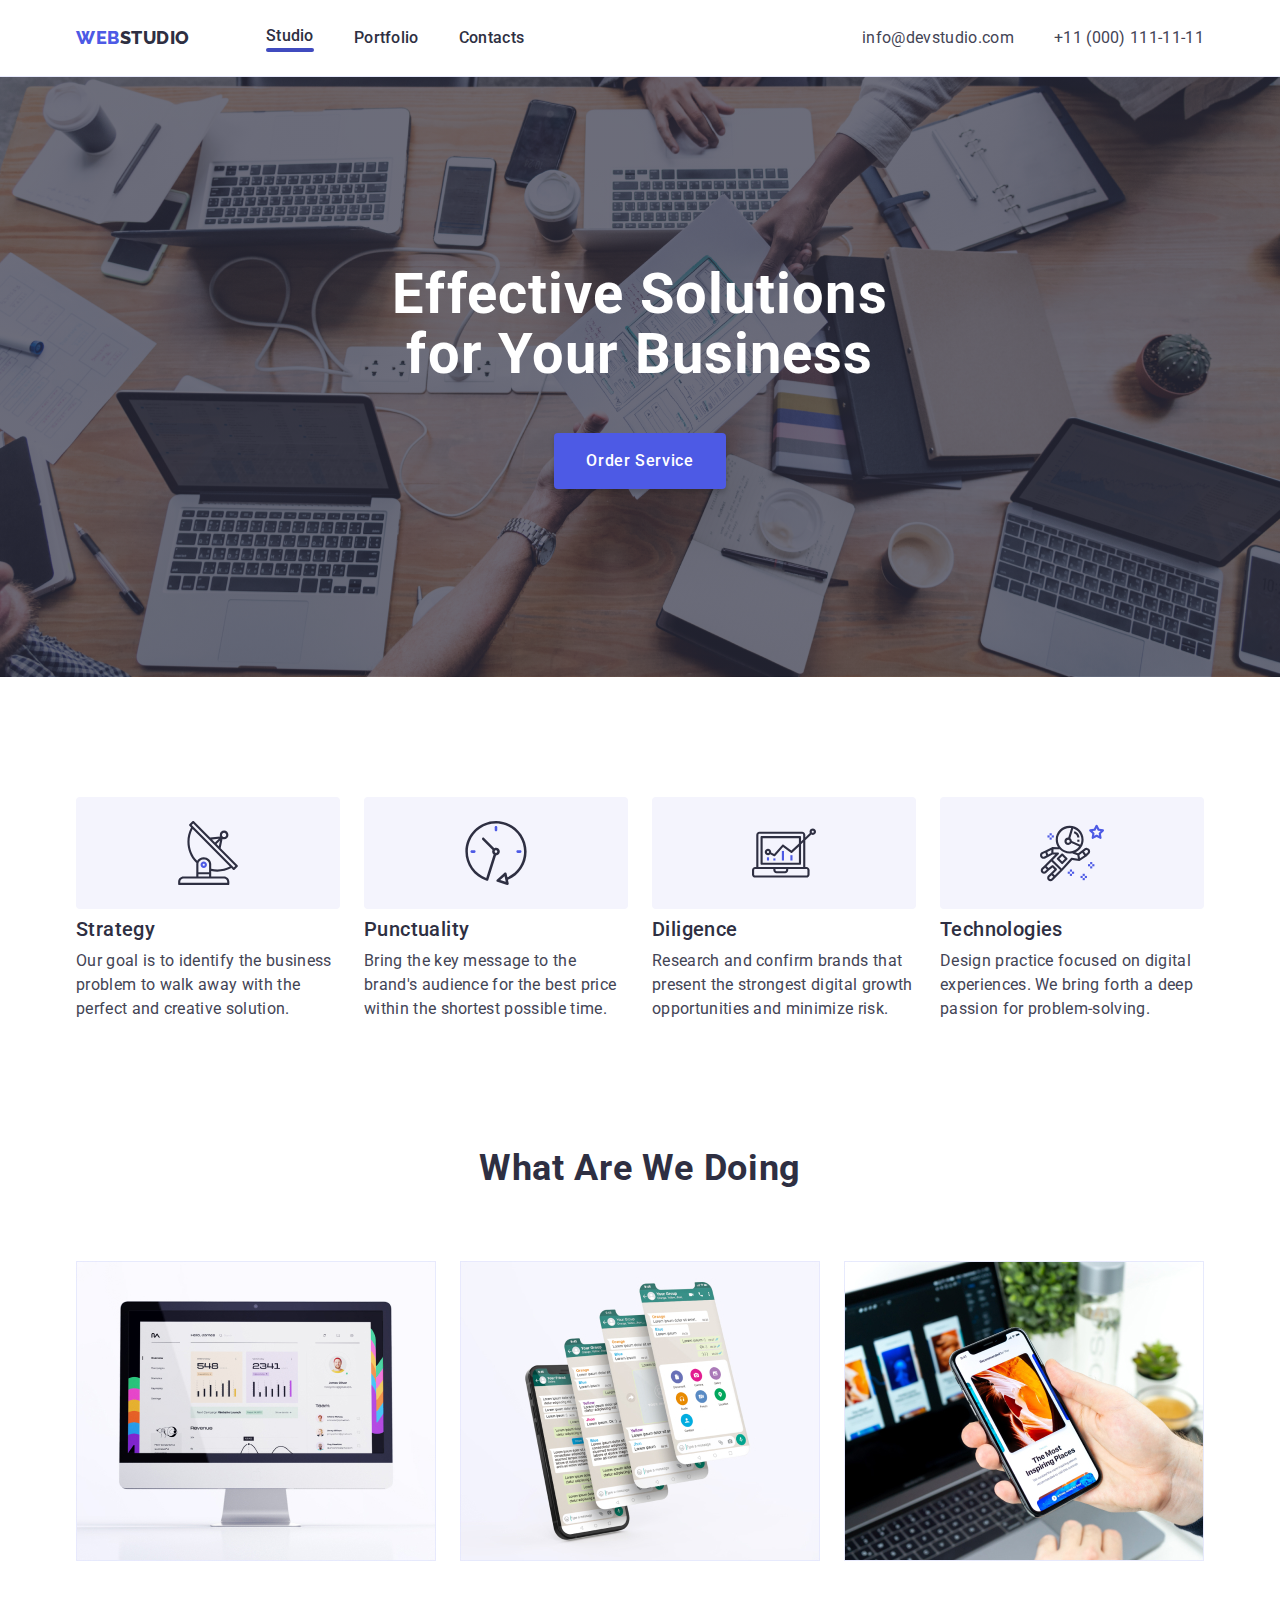
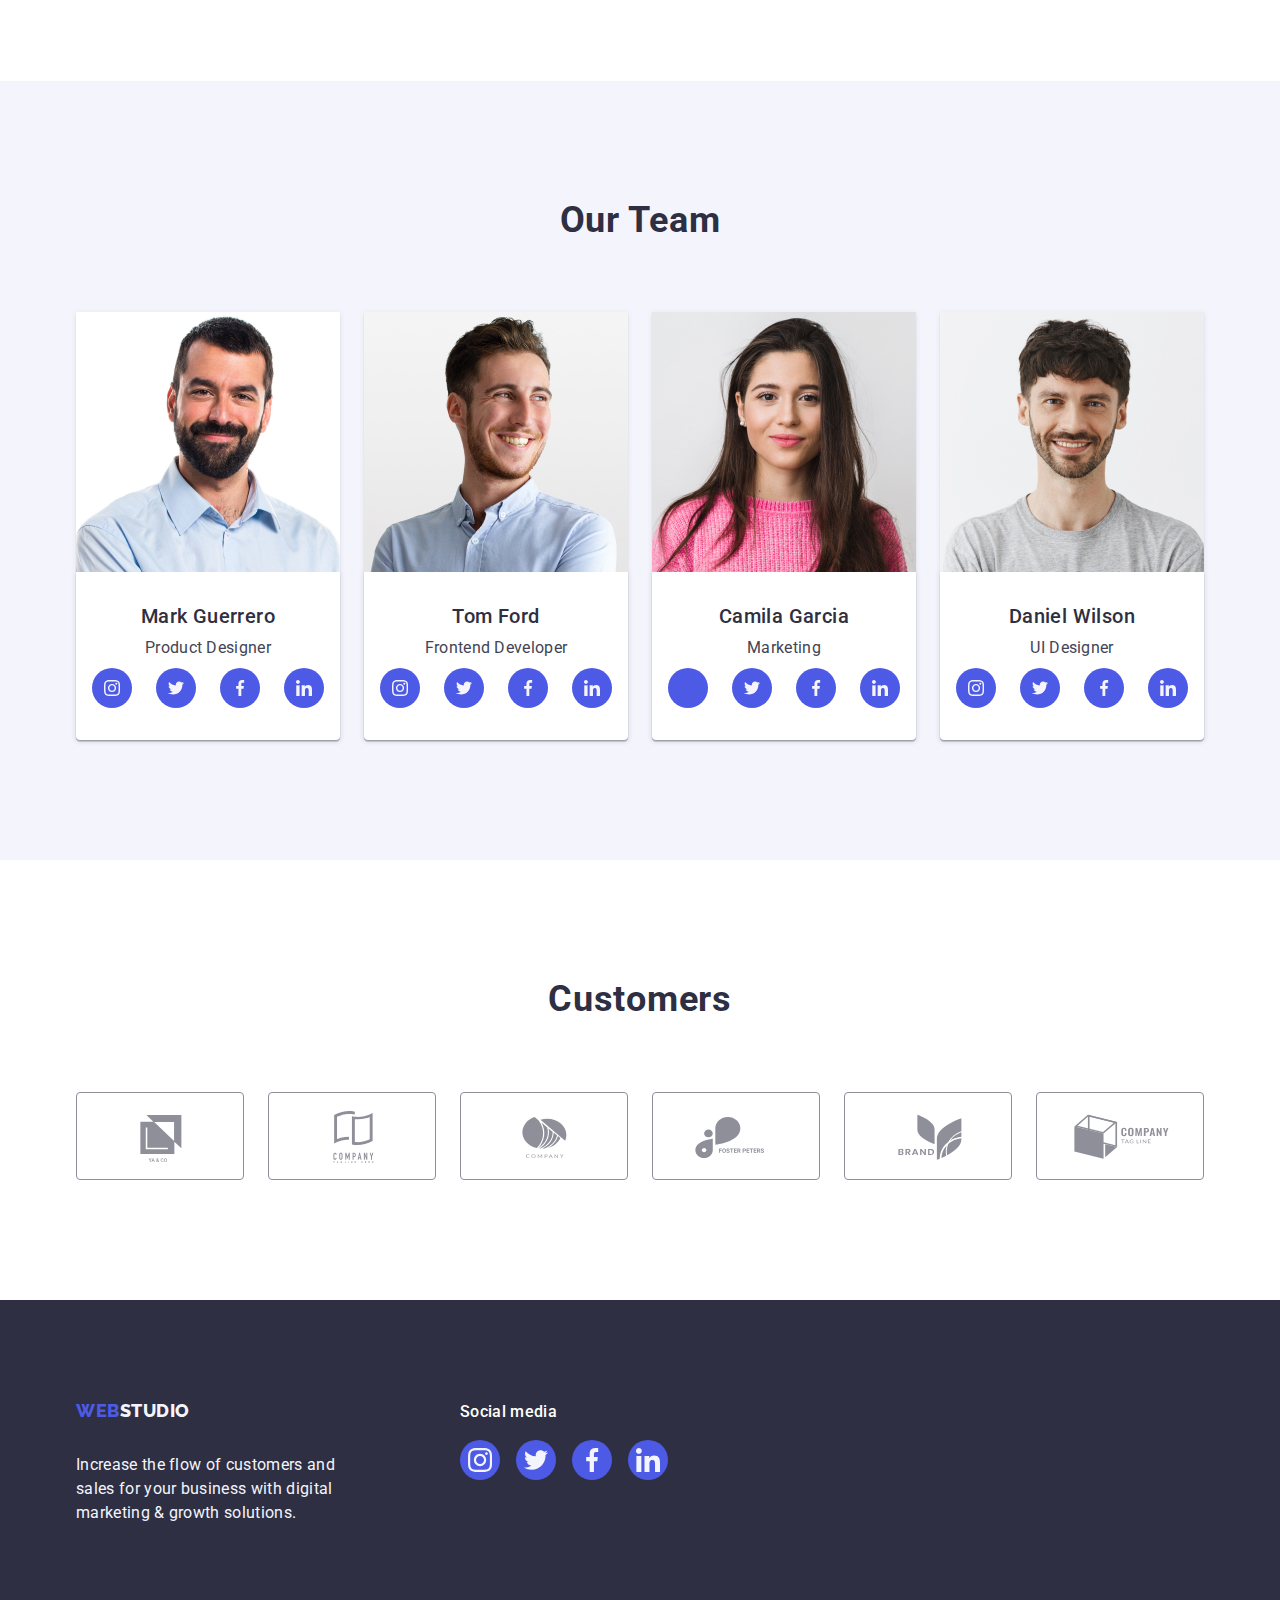
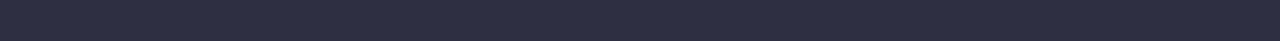
==== index.html @ 33dc0233 "Initial commit" ====
<!DOCTYPE html>
<html lang="en">
  <head>
    <meta charset="UTF-8" />
    <meta http-equiv="X-UA-Compatible" content="IE=edge" />
    <meta name="viewport" content="width=device-width, initial-scale=1.0" />
    <title>Document</title>
    <link rel="preconnect" href="https://fonts.googleapis.com" />
    <link rel="preconnect" href="https://fonts.gstatic.com" crossorigin />
    <link
      href="https://fonts.googleapis.com/css2?family=Raleway:wght@800&family=Roboto:wght@400;500;700;900&display=swap"
      rel="stylesheet"
    />
    <link
      rel="stylesheet"
      href="https://cdnjs.cloudflare.com/ajax/libs/modern-normalize/1.1.0/modern-normalize.min.css"
    />

    <link rel="stylesheet" href="./css/styles.css" />
  </head>
  <body>
    <header class="main-header">
      <div class="container page-header-container">
        <nav class="page-nav">
          <a class="logo link" href="./index.html"
            >Web<span class="studio-header">Studio</span></a
          >

          <ul class="menu list">
            <li class="menu-item">
              <a class="menu-link menu-first-link link" href="./index.html"
                >Studio</a
              >
            </li>
            <li class="menu-item">
              <a class="menu-link link" href="./portfolio.html">Portfolio</a>
            </li>
            <li class="menu-item">
              <a class="menu-link link" href="">Contacts</a>
            </li>
          </ul>
        </nav>
        <address class="contacts-font-normal contact-mail-phone">
          <ul class="list contact-flex">
            <li>
              <a
                class="contact link contact-mail"
                href="mailto:info@devstudio.com"
                >info@devstudio.com</a
              >
            </li>
            <li>
              <a class="contact link" href="tel:+110001111111"
                >+11 (000) 111-11-11</a
              >
            </li>
          </ul>
        </address>
      </div>
    </header>

    <main>
      <section class="section-effect-sol">
        <div class="container">
          <h1 class="effect-sol">Effective Solutions for Your Business</h1>
          <button class="order-btn" type="button">Order Service</button>
        </div>
      </section>

      <section class="four-blocks-section">
        <div class="container">
          <h2 class="visually-hidden container">title</h2>
          <ul class="four-blocks list">
            <li class="four-items item-strategy">
              <div class="four-icons-svg">
                <svg class="" width="64" height="64">
                  <use href="./images/icons.svg#icon-antenna"></use>
                </svg>
              </div>

              <h3 class="higher-text">Strategy</h3>
              <p class="small-text">
                Our goal is to identify the business problem to walk away with
                the perfect and creative solution.
              </p>
            </li>
            <li class="four-items item-punctuality">
              <div class="four-icons-svg">
                <svg class="" width="64" height="64">
                  <use href="./images/icons.svg#icon-clock"></use>
                </svg>
              </div>

              <h3 class="higher-text">Punctuality</h3>
              <p class="small-text">
                Bring the key message to the brand's audience for the best price
                within the shortest possible time.
              </p>
            </li>
            <li class="four-items item-diligence">
              <div class="four-icons-svg">
                <svg class="" width="64" height="64">
                  <use href="./images/icons.svg#icon-diagram"></use>
                </svg>
              </div>

              <h3 class="higher-text">Diligence</h3>
              <p class="small-text">
                Research and confirm brands that present the strongest digital
                growth opportunities and minimize risk.
              </p>
            </li>
            <li class="four-items item-technologies">
              <div class="four-icons-svg">
                <svg class="" width="64" height="64">
                  <use href="./images/icons.svg#icon-astronaut"></use>
                </svg>
              </div>

              <h3 class="higher-text">Technologies</h3>
              <p class="small-text">
                Design practice focused on digital experiences. We bring forth a
                deep passion for problem-solving.
              </p>
            </li>
          </ul>
        </div>
      </section>

      <section class="doing-section">
        <div class="container">
          <h2 class="we-re-doing-section">What are we doing</h2>
          <ul class="list doing-pics">
            <li class="item">
              <img
                src="./images/imageshw01/img1.jpg"
                alt="computer"
                width="360"
              />
            </li>
            <li class="item">
              <img
                src="./images/imageshw01/img2.jpg"
                alt="screen"
                width="360"
              />
            </li>
            <li class="item">
              <img src="./images/imageshw01/img3.jpg" alt="phone" width="360" />
            </li>
          </ul>
        </div>
      </section>

      <section class="section-team">
        <div class="container">
          <h2 class="name-section">Our Team</h2>
          <ul class="list employees">
            <li class="team-names">
              <img src="./images/imageshw01/img4.jpg" alt="face" width="264" />
              <div class="name-card">
                <h3 class="higher-text">Mark Guerrero</h3>
                <p class="small-text">Product Designer</p>
                <ul class="social-list list">
                  <li class="social-list-item">
                    <a href="" class="social-list-link">
                      <svg class="social-list-icon" width="16" height="16">
                        <use href="./images/icons.svg#icon-instagram"></use>
                      </svg>
                    </a>
                  </li>
                  <li class="social-list-item">
                    <a href="" class="social-list-link">
                      <svg class="social-list-icon" width="16" height="16">
                        <use href="./images/icons.svg#icon-twitter"></use>
                      </svg>
                    </a>
                  </li>
                  <li class="social-list-item">
                    <a href="" class="social-list-link">
                      <svg class="social-list-icon" width="16" height="16">
                        <use href="./images/icons.svg#icon-facebook"></use>
                      </svg>
                    </a>
                  </li>
                  <li class="social-list-item">
                    <a href="" class="social-list-link">
                      <svg class="social-list-icon" width="16" height="16">
                        <use href="./images/icons.svg#icon-linkedin"></use>
                      </svg>
                    </a>
                  </li>
                </ul>
              </div>
            </li>
            <li class="team-names">
              <img src="./images/imageshw01/img5.jpg" alt="face" width="264" />
              <div class="name-card">
                <h3 class="higher-text">Tom Ford</h3>
                <p class="small-text">Frontend Developer</p>
                <ul class="social-list list">
                  <li class="social-list-item">
                    <a href="" class="social-list-link">
                      <svg class="social-list-icon" width="16" height="16">
                        <use href="./images/icons.svg#icon-instagram"></use>
                      </svg>
                    </a>
                  </li>
                  <li class="social-list-item">
                    <a href="" class="social-list-link">
                      <svg class="social-list-icon" width="16" height="16">
                        <use href="./images/icons.svg#icon-twitter"></use>
                      </svg>
                    </a>
                  </li>
                  <li class="social-list-item">
                    <a href="" class="social-list-link">
                      <svg class="social-list-icon" width="16" height="16">
                        <use href="./images/icons.svg#icon-facebook"></use>
                      </svg>
                    </a>
                  </li>
                  <li class="social-list-item">
                    <a href="" class="social-list-link">
                      <svg class="social-list-icon" width="16" height="16">
                        <use href="./images/icons.svg#icon-linkedin"></use>
                      </svg>
                    </a>
                  </li>
                </ul>
              </div>
            </li>
            <li class="team-names">
              <img src="./images/imageshw01/img6.jpg" alt="face" width="264" />
              <div class="name-card">
                <h3 class="higher-text">Camila Garcia</h3>
                <p class="small-text">Marketing</p>
                <ul class="social-list list">
                  <li class="social-list-item">
                    <a href="" class="social-list-link">
                      <svg class="social-list-icon" width="16" height="16">
                        <use href="./images/iconss.svg#icon-instagram"></use>
                      </svg>
                    </a>
                  </li>
                  <li class="social-list-item">
                    <a href="" class="social-list-link">
                      <svg class="social-list-icon" width="16" height="16">
                        <use href="./images/icons.svg#icon-twitter"></use>
                      </svg>
                    </a>
                  </li>
                  <li class="social-list-item">
                    <a href="" class="social-list-link">
                      <svg class="social-list-icon" width="16" height="16">
                        <use href="./images/icons.svg#icon-facebook"></use>
                      </svg>
                    </a>
                  </li>
                  <li class="social-list-item">
                    <a href="" class="social-list-link">
                      <svg class="social-list-icon" width="16" height="16">
                        <use href="./images/icons.svg#icon-linkedin"></use>
                      </svg>
                    </a>
                  </li>
                </ul>
              </div>
            </li>
            <li class="team-names">
              <img src="./images/imageshw01/img7.jpg" alt="face" width="264" />
              <div class="name-card">
                <h3 class="higher-text">Daniel Wilson</h3>
                <p class="small-text">UI Designer</p>
                <ul class="social-list list">
                  <li class="social-list-item">
                    <a href="" class="social-list-link">
                      <svg class="social-list-icon" width="16" height="16">
                        <use href="./images/icons.svg#icon-instagram"></use>
                      </svg>
                    </a>
                  </li>
                  <li class="social-list-item">
                    <a href="" class="social-list-link">
                      <svg class="social-list-icon" width="16" height="16">
                        <use href="./images/icons.svg#icon-twitter"></use>
                      </svg>
                    </a>
                  </li>
                  <li class="social-list-item">
                    <a href="" class="social-list-link">
                      <svg class="social-list-icon" width="16" height="16">
                        <use href="./images/icons.svg#icon-facebook"></use>
                      </svg>
                    </a>
                  </li>
                  <li class="social-list-item">
                    <a href="" class="social-list-link">
                      <svg class="social-list-icon" width="16" height="16">
                        <use href="./images/icons.svg#icon-linkedin"></use>
                      </svg>
                    </a>
                  </li>
                </ul>
              </div>
            </li>
          </ul>
        </div>
      </section>

      <section class="customers">
        <div class="container">
          <h2 class="name-section">Customers</h2>
          <ul class="list customers-list">
            <li class="cust-item">
              <a href="" class="cust-link">
                <svg class="cust-icon" width="104" height="56">
                  <use href="./images/icons.svg#icon-logo1"></use>
                </svg>
              </a>
            </li>
            <li class="cust-item">
              <a href="" class="cust-link">
                <svg class="cust-icon" width="104" height="56">
                  <use href="./images/icons.svg#icon-logo2"></use>
                </svg>
              </a>
            </li>
            <li class="cust-item">
              <a href="" class="cust-link">
                <svg class="cust-icon" width="104" height="56">
                  <use href="./images/icons.svg#icon-logo3"></use>
                </svg>
              </a>
            </li>
            <li class="cust-item">
              <a href="" class="cust-link">
                <svg class="cust-icon" width="104" height="56">
                  <use href="./images/icons.svg#icon-logo4"></use>
                </svg>
              </a>
            </li>
            <li class="cust-item">
              <a href="" class="cust-link">
                <svg class="cust-icon" width="104" height="56">
                  <use href="./images/icons.svg#icon-logo5"></use>
                </svg>
              </a>
            </li>
            <li class="cust-item">
              <a href="" class="cust-link">
                <svg class="cust-icon" width="104" height="56">
                  <use href="./images/icons.svg#icon-logo6"></use>
                </svg>
              </a>
            </li>
          </ul>
        </div>
      </section>
    </main>

    <footer class="footer-back">
      <div class="footer-gap container">
        <div class="footer-content">
          <a class="logo link footer-link" href="./index.html"
            >Web<span class="studio-footer">Studio</span></a
          >

          <p class="footer-text">
            Increase the flow of customers and sales for your business with
            digital marketing & growth solutions.
          </p>
        </div>
        <div class="footer-media-block">
          <p class="footer-text-social">Social media</p>
          <ul class="social-list-footer list">
            <li class="social-list-item">
              <a href="" class="footer-media-hover">
                <svg class="social-list-icon" width="24" height="24">
                  <use href="./images/icons.svg#icon-instagram"></use>
                </svg>
              </a>
            </li>
            <li class="social-list-item">
              <a href="" class="footer-media-hover">
                <svg class="social-list-icon" width="24" height="24">
                  <use href="./images/icons.svg#icon-twitter"></use>
                </svg>
              </a>
            </li>
            <li class="social-list-item">
              <a href="" class="footer-media-hover">
                <svg class="social-list-icon" width="24" height="24">
                  <use href="./images/icons.svg#icon-facebook"></use>
                </svg>
              </a>
            </li>
            <li class="social-list-item">
              <a href="" class="footer-media-hover">
                <svg class="social-list-icon" width="24" height="24">
                  <use href="./images/icons.svg#icon-linkedin"></use>
                </svg>
              </a>
            </li>
          </ul>
        </div>
      </div>
    </footer>
  </body>
</html>
---- css/styles.css ----
:root {
    --primary-text-color: #434455;
    --ocean-color: #404bbf;
    --iris-color: #4d5ae5;
    --primary-white-color: #e5e5e5;
    --header-words-color: #2E2F42;
    
}



h1,h2,h3,h4,p {
    margin-top: 0;
    margin-bottom: 0;
}

ul, ol {
    margin-top: 0;
    margin-bottom: 0;
    padding-left: 0;
}

img {
    display: block;
}
.link {
    text-decoration:none;
}

button {
    cursor: pointer;
}


    body {
        font-family: 'Roboto', sans-serif;
        background-color:#FFFFFF;
        color: var(--primary-text-color)
    }
    .list {
        list-style: none;
    }

    
.container {
    width: 1158px;
    margin-left: auto;
    margin-right: auto;
    padding-left: 15px;
    padding-right: 15px;
}


.page-header-container {
display: flex;
align-items: center;
}

.page-nav {
    display: flex;
    align-items: center;
    margin-right: auto;
    
}

.menu {
    display: flex;
    align-items: center;
    gap: 40px;
}

     .contact {
        
            font-size: 16px;
            line-height: 1.5;
            letter-spacing: 0.02em;
            color: var(--primary-text-color);
                  
     }   


.contact-mail {
   
}
     .contact:hover {
        color: var(--ocean-color)
     }

         .contact:focus {
            color: var(--ocean-color);
         }

         .team-names {
            background-color: #FFFFFF;
            text-align: center;
            box-shadow: 0px 1px 6px rgba(46, 47, 66, 0.08),
                0px 1px 1px rgba(46, 47, 66, 0.16),
                0px 2px 1px rgba(46, 47, 66, 0.08);
            border-radius: 0px 0px 4px 4px;
         }


    .main-header {
        padding-top: 24px;
        padding-bottom: 24px;
        border-bottom: 1px solid #e7e9fc;
        box-shadow: 0px 2px 1px rgba(46, 47, 66, 0.08), 0px 1px 1px rgba(46, 47, 66, 0.16), 0px 1px 6px rgba(46, 47, 66, 0.08);
    }
    
     .logo {
        font-family: 'Raleway', sans-serif;
        font-weight: 800;
        font-size: 18px;
        line-height: 1.17;
        letter-spacing: 0.03em;
        text-transform: uppercase;
        color: #4d5ae5;
        margin-right: 76px;
     }
     .change-color-btn {
       font-family: 'Roboto', sans-serif;
            font-weight: 500;
            font-size: 16px;
            line-height: 1.5;
            letter-spacing: 0.04em;
            color: var(--iris-color);
            background-color: #F4F4FD;
            cursor: pointer;
            border: 1px solid #E7E9FC;
                border-radius: 4px;
                padding: 12px 24px;
                border-radius: 4px;
                
     }

.btn-filter {
    display: flex;
    justify-content: center;
    gap: 24px;
   
    
        margin-bottom: 72px;
        
    
}



     .change-color-btn:hover {
        color: #FFFFFF;
        background-color: var(--ocean-color);
        border: 1px solid transparent;
        box-shadow: 0px 3px 1px rgba(0, 0, 0, 0.1), 0px 2px 1px rgba(0, 0, 0, 0.08), 0px 2px 2px rgba(0, 0, 0, 0.12);
     }
     .change-color-btn:focus {
   
    color: #FFFFFF;
    background-color: var(--ocean-color);
    border: 1px solid transparent;
    box-shadow: 0px 3px 1px rgba(0, 0, 0, 0.1), 0px 2px 1px rgba(0, 0, 0, 0.08), 0px 2px 2px rgba(0, 0, 0, 0.12);
     }

     

     .order-btn {
        margin: 0 auto;
        font-family: 'Roboto', sans-serif;
            font-weight: 500;
            font-size: 16px;
            line-height: 1.5;            
            display: flex;
            align-items: center;
            
            letter-spacing: 0.04em;
            color: #FFFFFF;
            background-color: #4D5AE5;
            box-shadow: 0px 4px 4px rgba(0, 0, 0, 0.15);
                border-radius: 4px;
                padding-top: 16px;
                padding-left: 32px;
                padding-bottom: 16px;
                padding-right: 32px;
               
                cursor: pointer;
                border: transparent;
                display: block;
                min-width: 169px;
                height: 56px;
                
                
                
            }

     .order-btn:hover,
     .order-btn:focus {
        background-color: var(--ocean-color);
     }

     .effect-sol {
        
            font-weight: 700;
            font-size: 56px;
            line-height: 1.07;           
            text-align: center;
            letter-spacing: 0.02em;
            color: #FFFFFF;
           
                max-width: 496px;
                margin: 0 auto 48px;

     }

     
     .doing-pics {
        display: flex;
        justify-content: space-between;
        gap: 24px;
     }

     .small-text {
        font-weight: 400;
            font-size: 16px;
            line-height: 1.5;           
            
            letter-spacing: 0.02em;
            color: var(--primary-text-color);

            margin-bottom: 8px;
            
                
     }

     .higher-text {
        
            font-weight: 500;
            font-size: 20px;
            line-height: 1.2;
            
            letter-spacing: 0.02em;
            color: var(--header-words-color);
            margin-bottom: 8px;
    
     }
        
     .name-section {
        
            font-weight: 700;
            font-size: 36px;
            line-height: 1.1;            
            text-align: center;
            letter-spacing: 0.02em;
            text-transform: capitalize;
            color: var(--header-words-color);
            margin-bottom: 72px;
            
        
     }

     .section-team {
        background-color: #F4F4FD;
        padding-top: 120px;
        padding-bottom: 120px;
     }
     .name-card {
        box-shadow: 0px 1px 6px rgba(46, 47, 66, 0.08), 0px 1px 1px rgba(46, 47, 66, 0.16), 0px 2px 1px rgba(46, 47, 66, 0.08);
            border-radius: 0px 0px 4px 4px;
           
            padding: 32px 0;
     }


     .social-list-link {
        display: flex;
        justify-content: center;
        align-items: center;
        width: 40px;
        height: 40px;
        border-radius: 50%;
        background-color:#4d5ae5;
        gap: 16px;
     }

     .social-list-link:hover,
     .social-list-link:focus {
        background-color: #404bbf;
     }
     .social-list {
        display: flex;
        justify-content: center;
        gap: 24px;
     }

         .social-list-footer {
             display: flex;
             justify-content: center;
             gap: 16px;
         }

      .social-list-icon {
        fill: #F4F4FD;
      }
     
.four-blocks-section {
    padding-top: 120px;
    padding: 120px 0;
    gap: 24px;
}

.four-blocks {
    display: flex;
    flex-wrap: wrap;
    justify-content: space-between;
    gap: 24px;
       
   
}

.four-icons-svg {
    background-color: #F4F4FD;
    justify-content: center;
        align-items: center;
        border-radius: 4px;
display: flex;
        width: 264px;
        height: 112px;
        margin-bottom: 8px;
}

.cust-link:hover,
.cust-link:focus {
    color:  #404BBF;
    fill: #404BBF;
    border-color: #404bbf;

}

.cust-item {
    width: calc((100% - 120px)/6);
    
}

.card-link {
    display: block;
    
}
.cards-filter {
    display: flex;
    flex-wrap: wrap;
    justify-content: space-between;
    column-gap: 24px;
    row-gap: 48px;

    
}

.filter-card {
    border: 1px solid #E7E9FC;
    
    padding: 32px 16px;
    border-top: none;
    
   
          
}

.card {
    
    width: calc((100% - 48px) / 3);
}

.card-link:focus {
    
        box-shadow: 0px 1px 6px rgba(46, 47, 66, 0.08), 0px 1px 1px rgba(46, 47, 66, 0.16), 0px 2px 1px rgba(46, 47, 66, 0.08);
        
}
.card-link:hover {
   
        box-shadow: 0px 1px 6px rgba(46, 47, 66, 0.08), 0px 1px 1px rgba(46, 47, 66, 0.16), 0px 2px 1px rgba(46, 47, 66, 0.08);
}

.filter-card:nth-child(3n) {
    margin-right: 0;
}
.four-items {
    width: 264px;
}


     .doing-section {
        
            padding-bottom: 120px;
     }
            .we-re-doing-section {
            
                    font-weight: 700;
                    font-size: 36px;
                    line-height: 1.11;
                    text-align: center;
                    letter-spacing: 0.02em;
                    text-transform: capitalize;
                    color: var(--header-words-color);
                    background-color: #FFFFFF;
                    margin-bottom: 72px;
        
     }
     .footer-text {
        
            font-size: 16px;
            line-height: 1.5;
            letter-spacing: 0.02em;
            color:#F4F4FD;
            margin-top: 16px;
            margin-bottom: 16px;
            width: 264px;
            
     }




.menu-item {
    gap: 40px;
}

.customers {
    
        padding-top: 120px;
        padding-bottom: 120px;
    }

.customers-list {
    display: flex;
        align-items: center;
        gap: 24px;
}

    .cust-link {
        display: flex;
        justify-content: center;
        align-items: center ;
        width: 168px;
        height: 88px;
        background-color: #ffffff;
      fill: #8E8F99;
      border-radius: 4px;
       
        border: 1px solid #8e8f99;
        color: #8e8f99;
       

    }

    
         .menu-link {
    
             font-weight: 500;
             font-size: 16px;
             line-height: 1.5;
             letter-spacing: 0.02em;             
             color: #2e2f42;
            padding: 24px 0;
          
           
                      }
     .menu-link:hover {
        color: var(--ocean-color);
        }

     .menu-link:focus {
        color: var(--ocean-color);
     }

     .footer-back {
        background-color: #2e2f42;
        padding: 100px 0;
       
   
     }

.footer-link {
    display: inline-block;
    margin-bottom: 16px;
}

     

     .footer-text-social {
        font-family: 'Roboto';
            font-style: normal;
            font-weight: 500;
            font-size: 16px;
            line-height: 1.5 ;
           letter-spacing: 0.02em;
        margin-bottom: 16px;
          color: #FFFFFF;

     }

     
     .footer-media-hover {
        display: flex;
            justify-content: center;
            align-items: center;
            width: 40px;
            height: 40px;
            border-radius: 50%;
            background-color: #4d5ae5;
     }
     .footer-media-hover:hover,
     .footer-media-hover:focus {
        
                background-color: #31D0AA;
            
     }

          .studio-footer {
              color: #f4f4fd;
            }
        
            .studio-header {
              color: #2E2F42;  
            }

            .contacts-font-normal {
                font-style: normal;
                
            }

            
    .section-team {
        color: #F4F4FD;
       background-color: #F4F4FD;

    }

    .employees {
        display: flex;
        justify-content: space-between;
        gap: 24px;
    }
    .contact-flex {
        display: flex;
        gap: 40px;
    }
    .section-effect-sol {
        max-width: 1440px;
        background-color: #2E2F42;
        background-repeat: no-repeat;
        background-position: center;
        padding: 188px 0;
        background-image: linear-gradient(rgba(46, 47, 66, 0.7), rgba(46, 47, 66, 0.7)), url(../images/imageshw04/bg1-hw4.jpg);
        background-size: cover;
        margin-left: auto;
        margin-right: auto;
        
    }

    .visually-hidden {
        
        position: absolute;
            width: 1px;
            height: 1px;
            margin: -1px;
            border: 0;
            padding: 0;
            white-space: nowrap;
            clip-path: inset(100%);
            clip: rect(0 0 0 0);
            overflow: hidden;
    }

.section-portfolio {
    padding-top: 96px;
    padding-bottom: 120px;
}
   
.small-text-footer {
font-family: 'Roboto';
    font-style: normal;
    font-weight: 500;
    font-size: 16px;
    line-height: 1.5;
    letter-spacing: 0.02em;
    color: #FFFFFF;
    margin-bottom: 16px;
}

.footer-both {
    gap: 120px;
    display: flex;
}

.footer-gap {
    gap: 120px;
    display: flex;
align-items: baseline; }

    .footer-media-list {
        margin-left:  120px;
    }
    
    
    .menu-first-link::after {
        display: block;
        content: "";
        width: 48px;
            height: 4px;
            background-color: #404BBF;
                border-radius: 2px;
                margin: 0 auto;
                
    }

          .menu-second-link::after {
              display: block;
              content: "";
              width: 66px;
              height: 4px;
              background-color: #404BBF;
              border-radius: 2px;
              margin: 0 auto;
    
          }

                        .menu-third-link::after {
                            display: block;
                            content: "";
                            width: 67px;
                            height: 4px;
                            background-color: #404BBF;
                            border-radius: 2px;
                            margin: 0 auto;
            
                        }
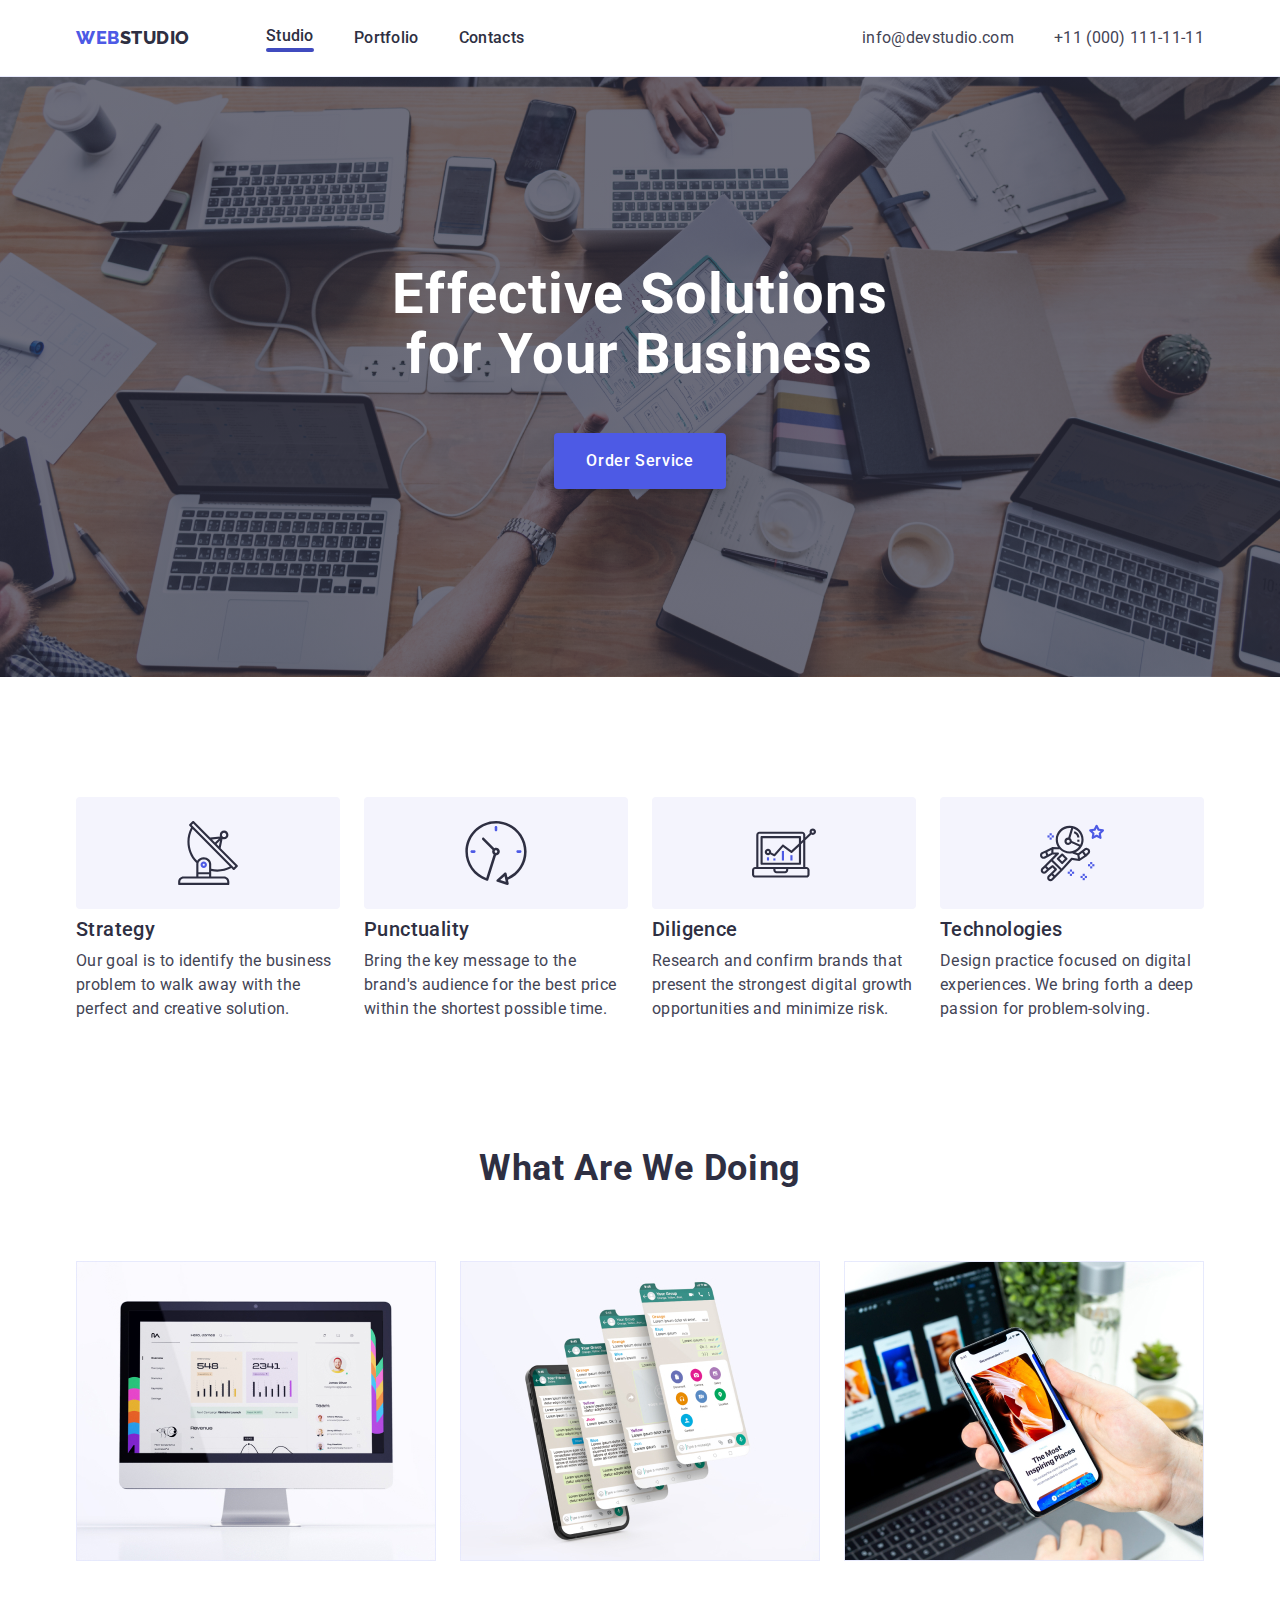
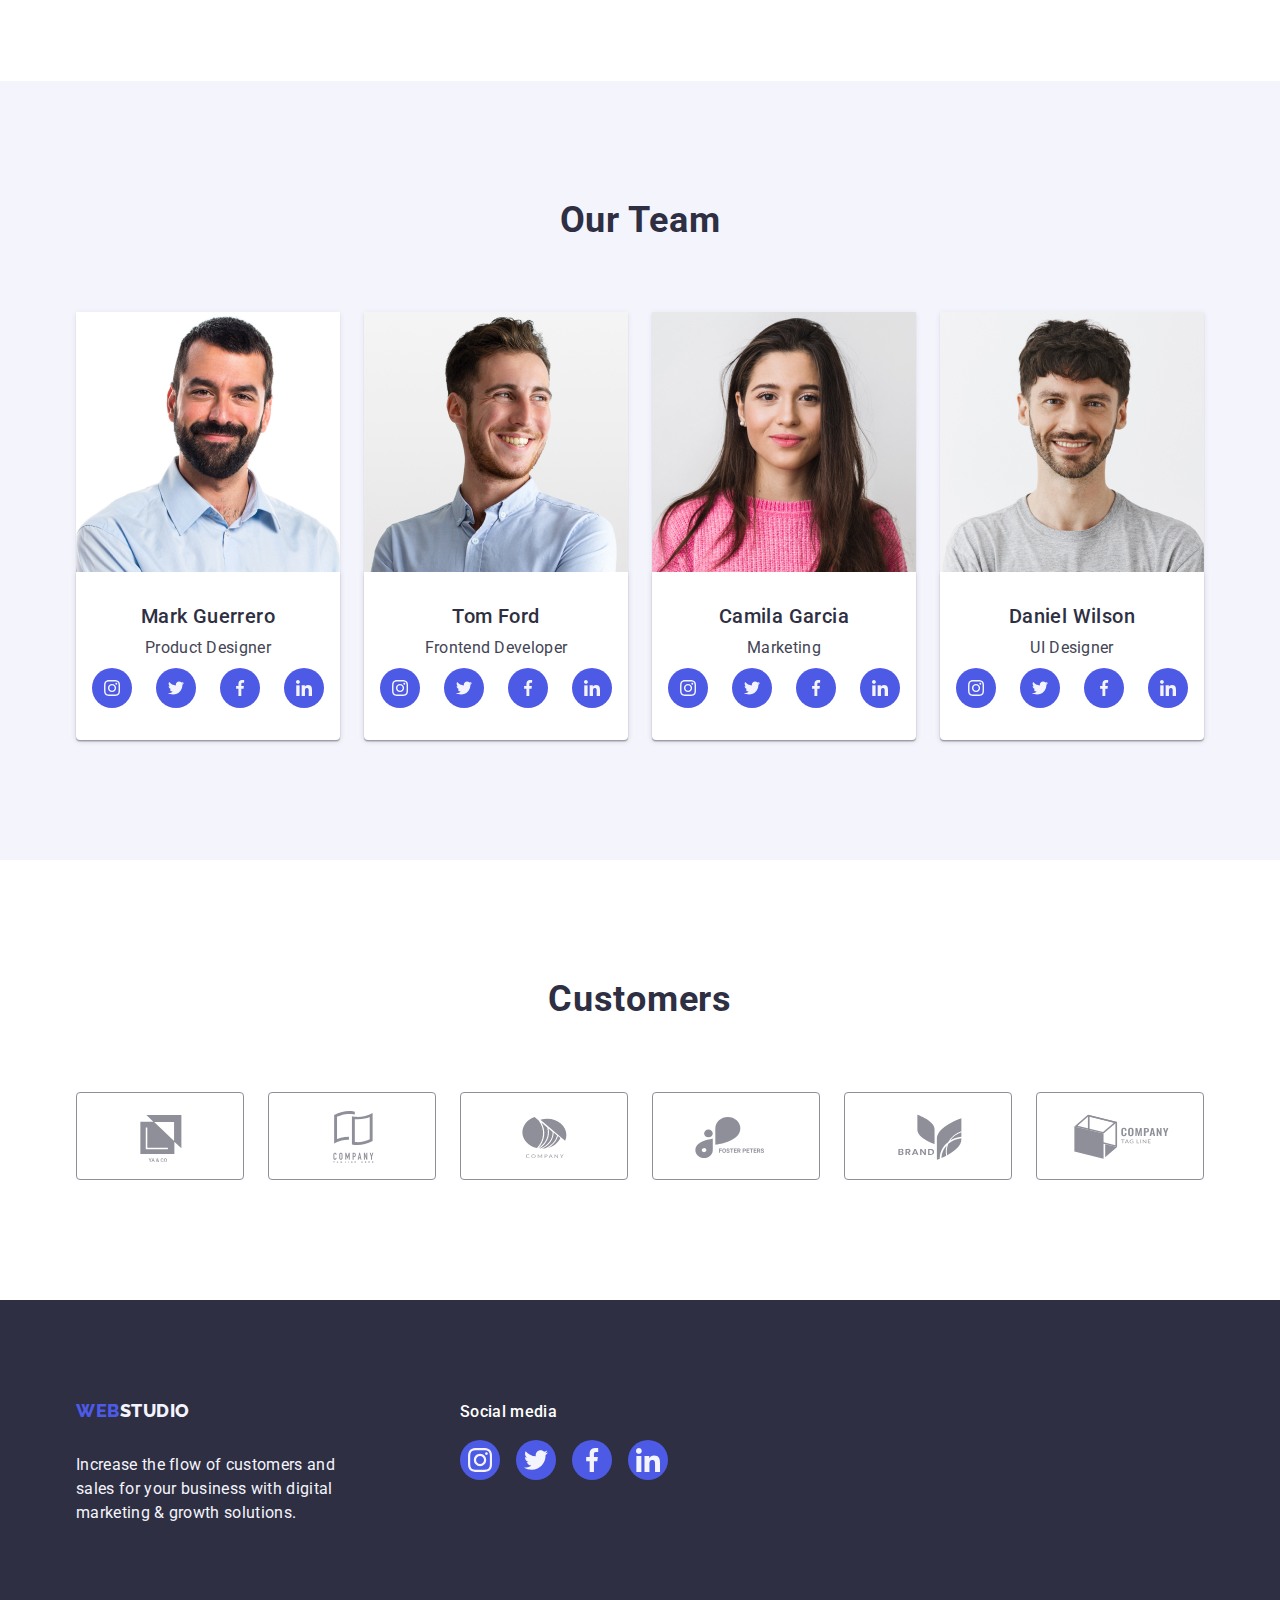
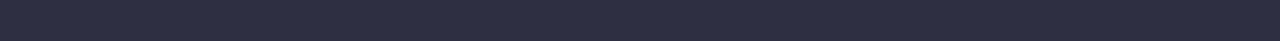
==== commit 6216311e: "changes" ====
--- a/index.html
+++ b/index.html
@@ -63,7 +63,9 @@
       <section class="section-effect-sol">
         <div class="container">
           <h1 class="effect-sol">Effective Solutions for Your Business</h1>
-          <button class="order-btn" type="button">Order Service</button>
+          <button class="order-btn" type="button" data-modal-open>
+            Order Service
+          </button>
         </div>
       </section>
 
@@ -239,7 +241,7 @@
                   <li class="social-list-item">
                     <a href="" class="social-list-link">
                       <svg class="social-list-icon" width="16" height="16">
-                        <use href="./images/iconss.svg#icon-instagram"></use>
+                        <use href="./images/icons.svg#icon-instagram"></use>
                       </svg>
                     </a>
                   </li>
@@ -406,5 +408,17 @@
         </div>
       </div>
     </footer>
+
+    <div class="backdrop is-hidden" data-modal>
+      <div class="modal">
+        <button type="button" class="modal-close-btn" data-modal-close>
+          <svg class="modal-close-btn-icon" width="8" height="8">
+            <use href="./images/icons.svg#icon-close-black"></use>
+          </svg>
+        </button>
+      </div>
+    </div>
+
+    <script src="./js/modal.js"></script>
   </body>
 </html>
--- a/css/styles.css
+++ b/css/styles.css
@@ -77,6 +77,8 @@
             line-height: 1.5;
             letter-spacing: 0.02em;
             color: var(--primary-text-color);
+            transition: color 250ms cubic-bezier(0.4, 0, 0.2, 1);
+
                   
      }   
 
@@ -132,7 +134,8 @@
                 border-radius: 4px;
                 padding: 12px 24px;
                 border-radius: 4px;
-                
+            transition: background-color, color, border, box-shadow 250ms cubic-bezier(0.4, 0, 0.2, 1);
+      
      }
 
 .btn-filter {
@@ -188,6 +191,7 @@
                 display: block;
                 min-width: 169px;
                 height: 56px;
+                transition: background-color 250ms cubic-bezier(0.4, 0, 0.2, 1);
                 
                 
                 
@@ -280,6 +284,7 @@
         border-radius: 50%;
         background-color:#4d5ae5;
         gap: 16px;
+        transition: background-color 250ms cubic-bezier(0.4, 0, 0.2, 1);
      }
 
      .social-list-link:hover,
@@ -343,6 +348,8 @@
 
 .card-link {
     display: block;
+    position: relative;
+    transition: box-shadow 250ms cubic-bezier(0.4, 0, 0.2, 1);
     
 }
 .cards-filter {
@@ -368,6 +375,7 @@
 .card {
     
     width: calc((100% - 48px) / 3);
+    
 }
 
 .card-link:focus {
@@ -448,6 +456,7 @@
        
         border: 1px solid #8e8f99;
         color: #8e8f99;
+        
        
 
     }
@@ -461,6 +470,7 @@
              letter-spacing: 0.02em;             
              color: #2e2f42;
             padding: 24px 0;
+            transition: color 250ms cubic-bezier(0.4, 0, 0.2, 1) ;
           
            
                       }
@@ -507,6 +517,7 @@
             height: 40px;
             border-radius: 50%;
             background-color: #4d5ae5;
+            transition: background-color 250ms cubic-bezier(0.4, 0, 0.2, 1);
      }
      .footer-media-hover:hover,
      .footer-media-hover:focus {
@@ -633,4 +644,106 @@
                             border-radius: 2px;
                             margin: 0 auto;
             
-                        }+                        }
+     .backdrop {
+        position: fixed;
+        z-index: 100;
+        top: 0;
+        left: 0;
+        width: 100%;
+        height: 100%;
+        background-color: rgba(46, 47, 66, 0.4);
+        transition: opacity cubic-bezier(0.4, 0, 0.2, 1), visability cubic-bezier(0.4, 0, 0.2, 1) ;
+     }
+     
+.backdrop.is-hidden {
+    opacity: 0;
+    visibility: hidden;
+    pointer-events: none;
+}     
+     
+     .modal {
+        position: absolute;
+        width: 408px;
+        height: 576px;
+        background-color: #FCFCFC;
+        box-shadow: 0px 1px 1px rgba(0, 0, 0, 0.14), 0px 1px 3px rgba(0, 0, 0, 0.12), 0px 2px 1px rgba(0, 0, 0, 0.2);
+border-radius: 4px;
+top: 50%;
+left: 50%;
+transform: translate(-50%, -50%);
+
+     }
+
+
+     .modal-close-btn {
+        position: absolute;
+        top: 24px;
+        right: 24px;
+        display: flex;
+        justify-content: center;
+        align-items: center;
+        width: 24px;
+        height: 24px;
+        border-radius: 50%;
+        background-color: #E7E9FC;
+        border: 1px solid rgba(0, 0, 0, 0.1);
+        padding: 0;
+        transition: border 250ms cubic-bezier(0.4, 0, 0.2, 1);
+
+        transition-property: background-color, border-color;
+        transition-duration: 250ms;
+        transition-timing-function: cubic-bezier(0.4, 0, 0.2, 1);
+
+     }
+
+         .modal-close-btn:hover,
+         .modal-close-btn:focus {
+            background-color: var(--ocean-color);
+            border-color: var(--ocean-color);
+           
+         }
+
+           .modal-close-btn:hover .modal-close-btn-icon,
+           .modal-close-btn:focus .modal-close-btn-icon {
+fill: #FFFFFF;
+           }
+
+        .modal-close-btn-icon {
+            transition: fill 250ms cubic-bezier(0.4, 0, 0.2, 1);
+            transition-property: fill;
+                transition-duration: 250ms;
+                transition-timing-function: cubic-bezier(0.4, 0, 0.2, 1);
+        }
+    
+
+
+        .card-link-over {
+            position: relative;
+            overflow: hidden;
+        }
+        .overlay {
+            position: absolute;
+            left: 0;
+            top: 0;
+            width: 100%;
+            height: 100%;
+            background-color: rgba(77, 90, 229, 1);
+            font-size: 16px;
+            font-weight: 400;
+            line-height: 1.5;
+            padding-top: 40px;
+            padding-left: 32px;
+            padding-right: 32px;
+            color: rgba(244, 244, 253, 1);
+            transform: translate(0, 100%);
+            transition: transform 250ms cubic-bezier(0.4, 0, 0.2, 1) ;
+        }
+
+        .card-link:hover .overlay,
+        .card-link:focus .overlay {
+            transform: translate(0,0);
+        }
+
+
+        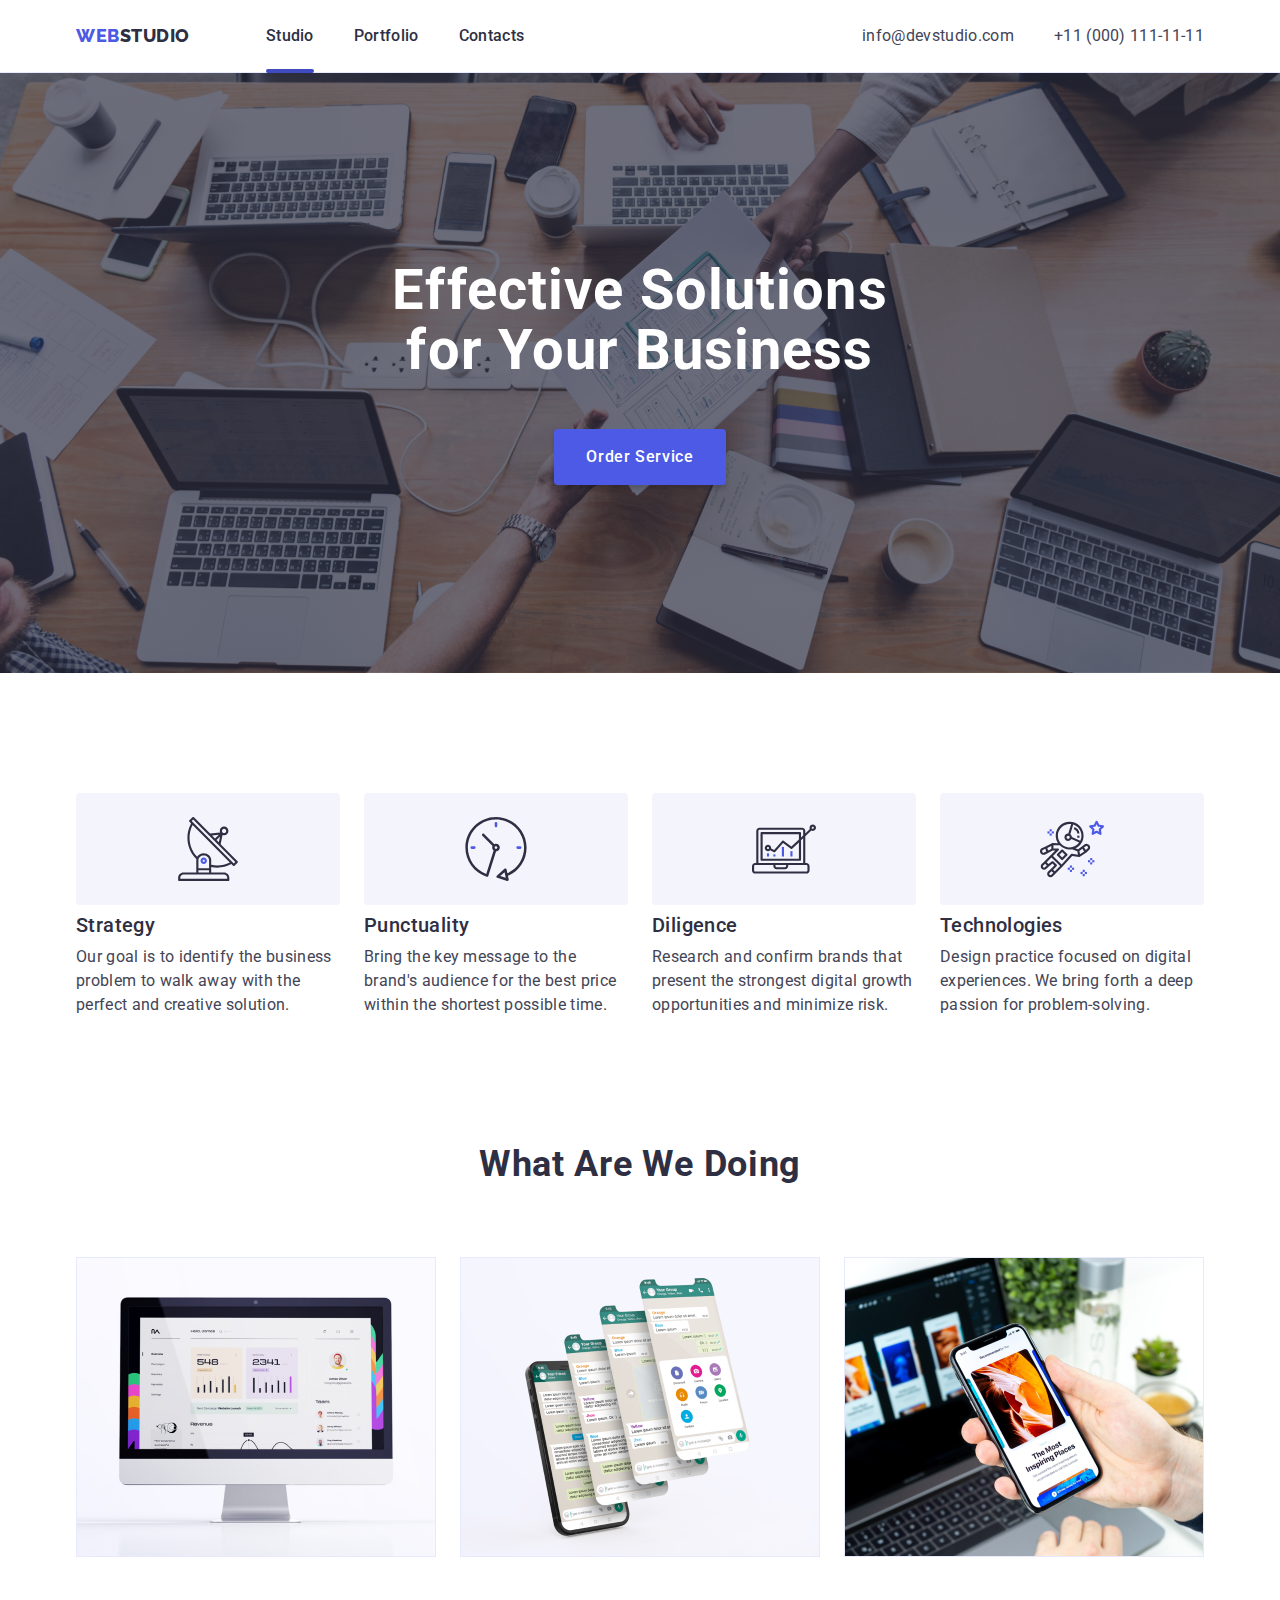
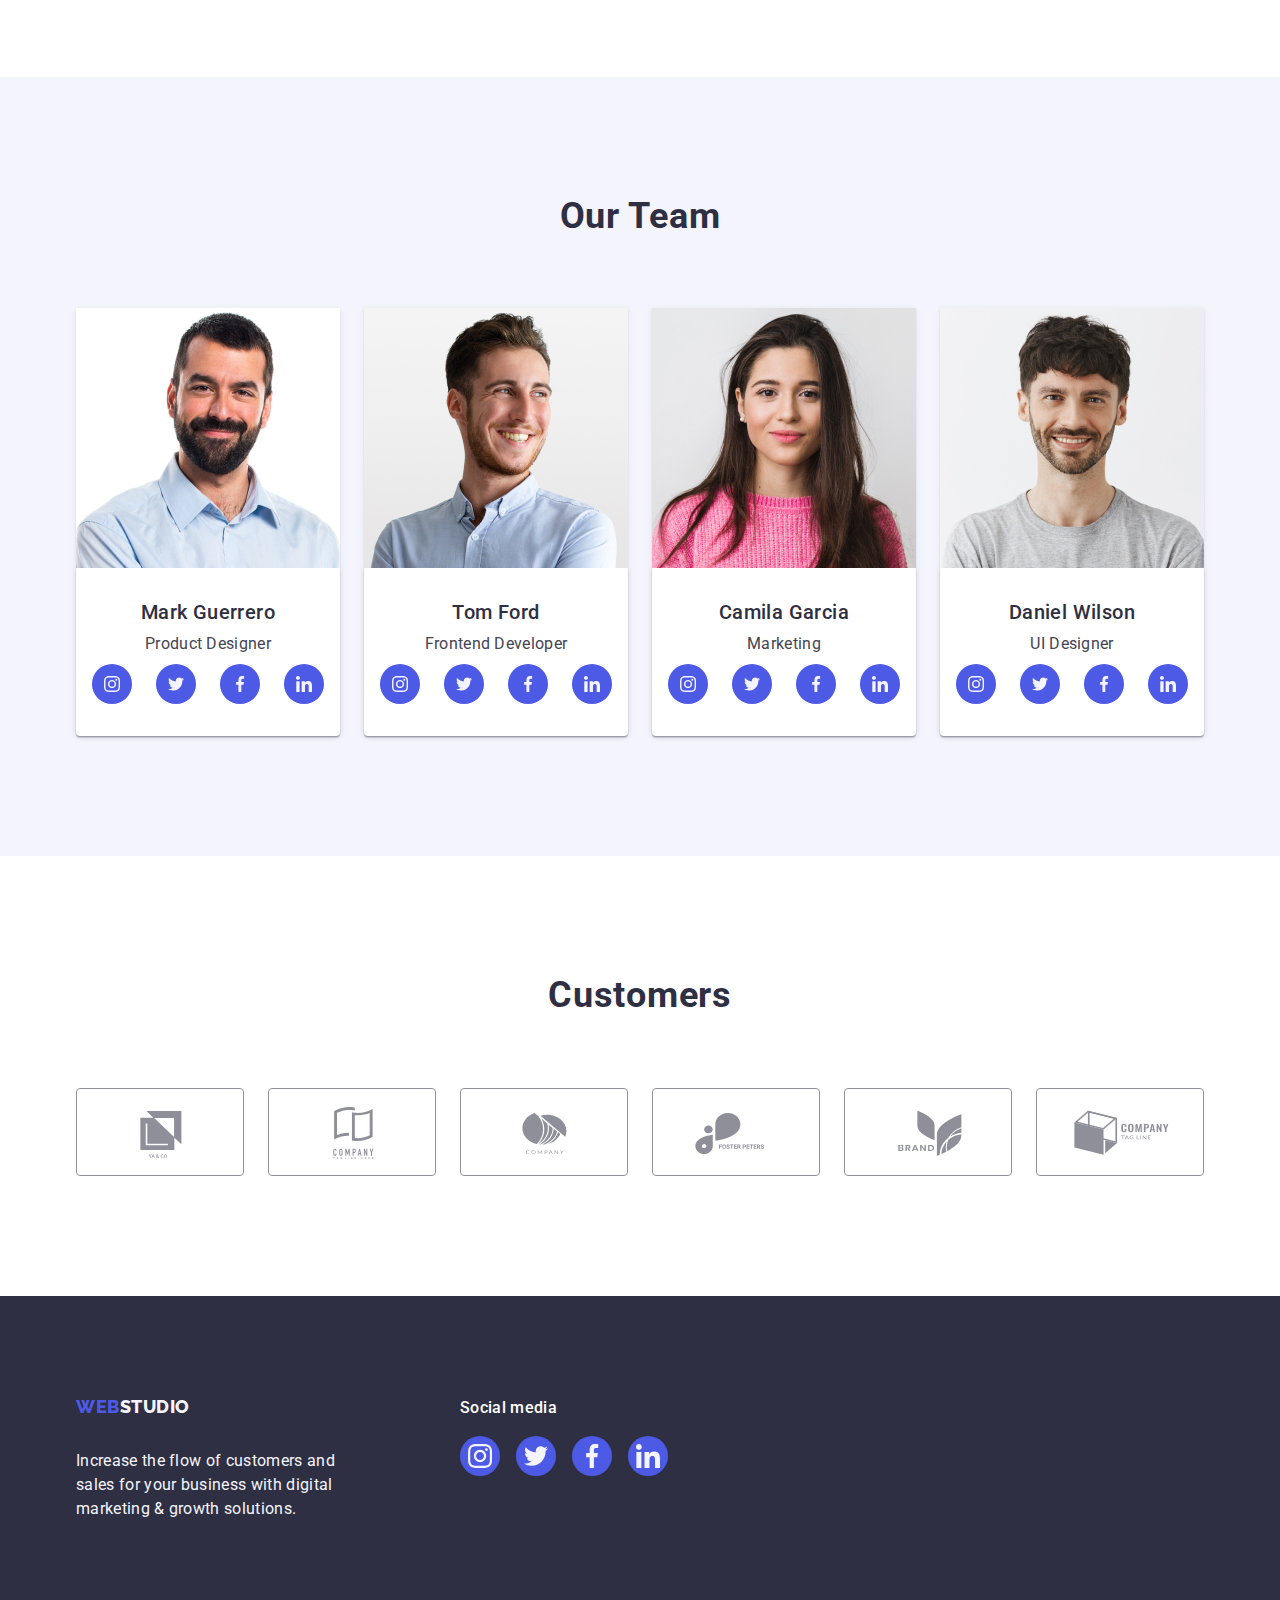
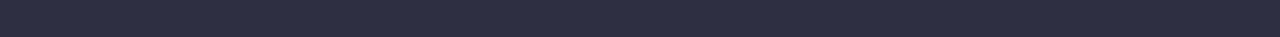
==== commit 8dee082b: "new" ====
--- a/index.html
+++ b/index.html
@@ -28,7 +28,9 @@
 
           <ul class="menu list">
             <li class="menu-item">
-              <a class="menu-link menu-first-link link" href="./index.html"
+              <a
+                class="menu-link menu-first-link link current"
+                href="./index.html"
                 >Studio</a
               >
             </li>
--- a/css/styles.css
+++ b/css/styles.css
@@ -105,8 +105,7 @@
 
 
     .main-header {
-        padding-top: 24px;
-        padding-bottom: 24px;
+        
         border-bottom: 1px solid #e7e9fc;
         box-shadow: 0px 2px 1px rgba(46, 47, 66, 0.08), 0px 1px 1px rgba(46, 47, 66, 0.16), 0px 1px 6px rgba(46, 47, 66, 0.08);
     }
@@ -134,7 +133,9 @@
                 border-radius: 4px;
                 padding: 12px 24px;
                 border-radius: 4px;
-            transition: background-color, color, border, box-shadow 250ms cubic-bezier(0.4, 0, 0.2, 1);
+            transition-property: background-color, color, border, box-shadow;
+            transition-duration: 250ms;
+            transition-timing-function: cubic-bezier(0.4, 0, 0.2, 1);
       
      }
 
@@ -456,14 +457,20 @@
        
         border: 1px solid #8e8f99;
         color: #8e8f99;
+        transition-property: color, fill, border;
+        transition-duration: 250ms;
+        transition-timing-function: cubic-bezier(0.4, 0, 0.2, 1);
         
        
 
     }
 
+    .current {
+        color: var(--ocean-color) ;
+    }
     
          .menu-link {
-    
+    display: block;
              font-weight: 500;
              font-size: 16px;
              line-height: 1.5;
@@ -471,6 +478,7 @@
              color: #2e2f42;
             padding: 24px 0;
             transition: color 250ms cubic-bezier(0.4, 0, 0.2, 1) ;
+            position: relative;
           
            
                       }
@@ -620,8 +628,9 @@
             height: 4px;
             background-color: #404BBF;
                 border-radius: 2px;
-                margin: 0 auto;
-                
+             margin: 0 auto;
+             position: absolute;
+             bottom: -1px;
     }
 
           .menu-second-link::after {
@@ -632,6 +641,8 @@
               background-color: #404BBF;
               border-radius: 2px;
               margin: 0 auto;
+                        position: absolute;
+                        bottom: -1px;
     
           }
 
@@ -643,6 +654,8 @@
                             background-color: #404BBF;
                             border-radius: 2px;
                             margin: 0 auto;
+                                        position: absolute;
+                                        bottom: -1px;
             
                         }
      .backdrop {
@@ -653,14 +666,22 @@
         width: 100%;
         height: 100%;
         background-color: rgba(46, 47, 66, 0.4);
-        transition: opacity cubic-bezier(0.4, 0, 0.2, 1), visability cubic-bezier(0.4, 0, 0.2, 1) ;
+        transition: opacity 250ms cubic-bezier(0.4, 0, 0.2, 1), visibility 250ms cubic-bezier(0.4, 0, 0.2, 1);
+        opacity: 1
+        
      }
      
 .backdrop.is-hidden {
     opacity: 0;
     visibility: hidden;
     pointer-events: none;
+    
 }     
+
+.backdrop.is-hidden .modal {
+    transform: translate(-50%,-50%) ;
+
+}
      
      .modal {
         position: absolute;
@@ -671,7 +692,7 @@
 border-radius: 4px;
 top: 50%;
 left: 50%;
-transform: translate(-50%, -50%);
+transform: translate(-50%, -50%) scale(1);
 
      }
 
@@ -745,5 +766,3 @@
             transform: translate(0,0);
         }
 
-
-        